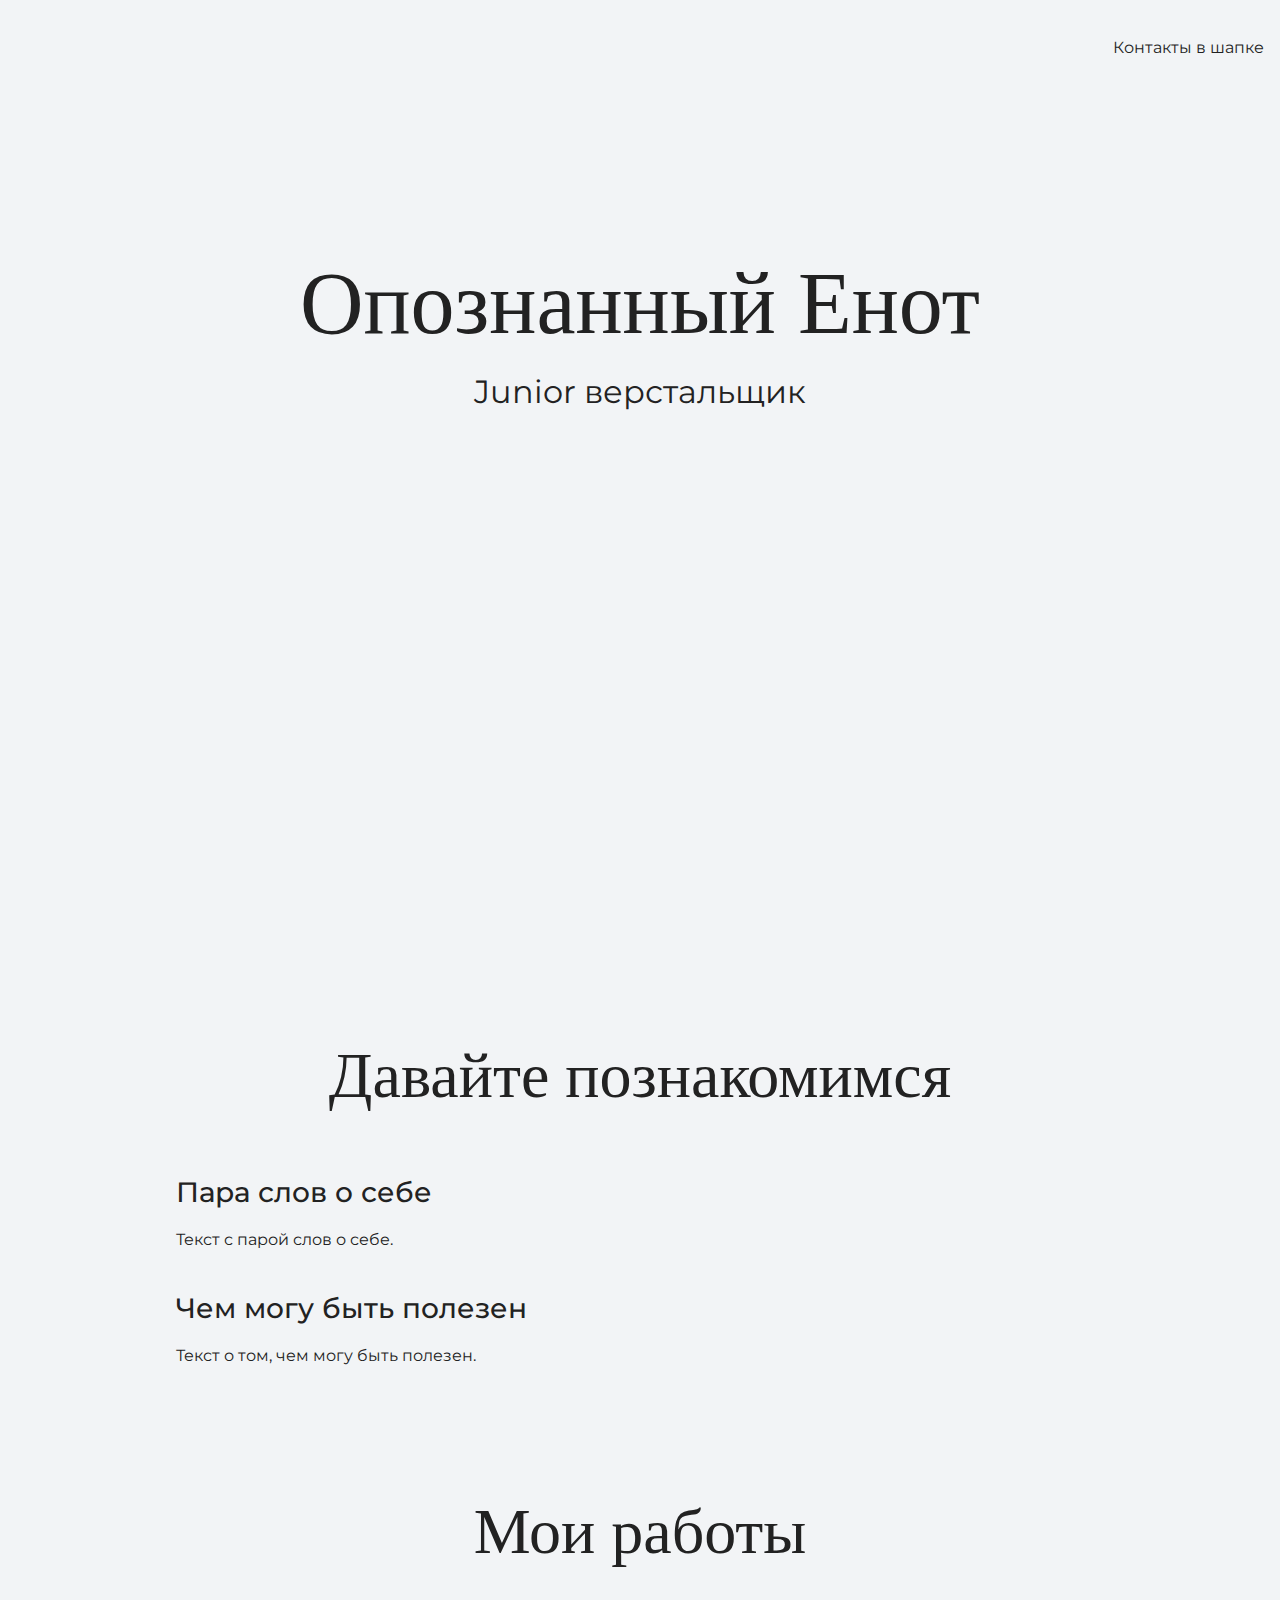
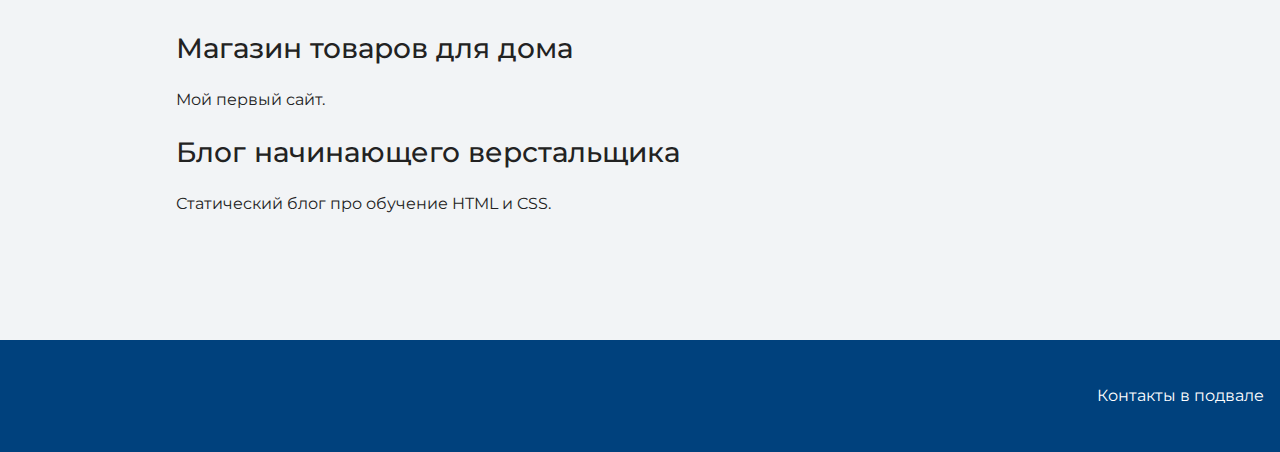
==== index.html @ f3ae7f7b "меняем текст на главной странице" ====
<!DOCTYPE html>
<html lang="ru">
  <head>
    <meta charset="UTF-8">
    <link rel="stylesheet" href="style.css">
    <link href="https://fonts.googleapis.com/css?family=Montserrat:400,500,700|Old+Standard+TT&display=swap&subset=cyrillic" rel="stylesheet">
    <title>Портфолио Junior-верстальщика</title>
  </head>

  <body>
    <header class="page-header">
      <div class='container'>
        Контакты в шапке
      </div>
    </header>

    <section class="hero-image">
      <div class='container'>
        <h1 class="heading">Опознанный Енот</h1>
        <p>Junior верстальщик</p>
      </div>
    </section>

    <section class="intro">
      <div class='container'>
        <h2 class="subheading">Давайте познакомимся</h2>
        <h3>Пара слов о себе</h3>
        <p>Текст с парой слов о себе.</p>
        <h3>Чем могу быть полезен</h3>
        <p>Текст о том, чем могу быть полезен.</p>
      </div>
    </section>

    <section class="portfolio">
      <div class="container">
        <h2 class="subheading">Мои работы</h2>

        <h3>Магазин товаров для дома</h3>
        <p>Мой первый сайт.</p>

        <h3>Блог начинающего верстальщика</h3>
        <p>Статический блог про обучение HTML и CSS.</p>
      </div>
    </section>

    <footer class="page-footer">
      <div class="container">
        Контакты в подвале
      </div>
    </footer>
  </body>
</html>
---- style.css ----
body {
  margin: 0;
  min-width: 960px;
  font-family: "Montserrat", "Helvetica", "Arial", sans-serif;
  font-size: 16px;
  line-height: 32px;
  color: #222222;
  background-color: #f2f4f6;
  background-image: url("img/hero-bg.jpg");
  background-repeat: no-repeat;
  background-position: top center;
}

.container {
  max-width: 928px;
  margin: 0 auto;
  padding: 0 16px;
}

.page-header {
  margin: 0 0 160px;
  padding: 32px 0 32px;
}

.page-header .container,
.page-footer .container {
  max-width: 1408px;
  text-align: right;
}

.page-header a {
  margin-left: 56px;
  color: #288be6;
  text-decoration: none;
  background-repeat: no-repeat;
  background-position: left;
}

.header-email {
  padding-left: 30px;
  background-image: url("img/icon-email-header.svg");
}

.header-phone {
  padding-left: 25px;
  background-image: url("img/icon-phone-header.svg");
}

.hero-image {
  margin-bottom: 620px;
}

.hero-image .container {
  max-width: 1408px;
  text-align: center;
}

.heading {
  margin: 0 0 16px;
  font-family: "Old Standard TT", "Times", "Times New Roman", serif;
  font-size: 88px;
  line-height: 96px;
  font-weight: 400;
}

.hero-image p {
  margin: 0;
  font-size: 32px;
  line-height: 48px;
}

.intro {
  margin: 0 0 120px;
}

.subheading {
  margin: 0 0 56px;
  font-family: "Old Standard TT", "Times", "Times New Roman", serif;
  font-size: 64px;
  line-height: 80px;
  font-weight: 400;
  text-align: center;
}

.user-image {
  margin: 0 0 32px;
  text-align: center;
}

.intro h3,
.portfolio h3 {
  margin: 0 0 12px;
  font-size: 28px;
  line-height: 40px;
  font-weight: 500;
}

.intro p {
  margin: 0 0 32px;
}

.skills-list {
  margin: 0;
  padding: 0;
}

.skills-list dt {
  padding-left: 32px;
  background-repeat: no-repeat;
  background-position: left;
}

.skill-html {
  background-image: url("img/icon-html.svg");
}

.skill-css {
  background-image: url("img/icon-css.svg");
}

.level {
  margin: 4px 0 16px;
  padding: 0;
  height: 14px;
  font-size: 0;
  background-color: #ffffff;
  border: 1px solid #86c3fa;
  border-radius: 8px;
}

.level div {
  margin: 1px;
  height: 12px;
  background-color: #288be6;
  border-radius: 6px;
}

.portfolio {
  margin: 0 0 120px;
}

.projects {
  margin: 0;
  padding: 0;
  list-style: none;
}

.projects li {
  margin: 0 0 80px;
}

.project-image {
  margin: 0 0 24px;
  text-align: center;
}

.projects p {
  margin: 0 0 24px;
}

.button {
  padding: 6px 20px;
  display: inline-block;
  vertical-align: baseline;
  text-decoration: none;
  text-transform: uppercase;
  border-radius: 4px;
  background-color: #288be6;
  color: #ffffff;
}

.page-footer {
  padding: 40px 0;
  background-color: #00417d;
  color: #ffffff;
}

.page-footer a {
  margin-left: 56px;
  color: inherit;
  text-decoration: none;
  background-repeat: no-repeat;
  background-position: left;
}

.footer-email {
  padding-left: 30px;
  background-image: url("img/icon-email-footer.svg");
}

.footer-phone {
  padding-left: 25px;
  background-image: url("img/icon-phone-footer.svg");
}
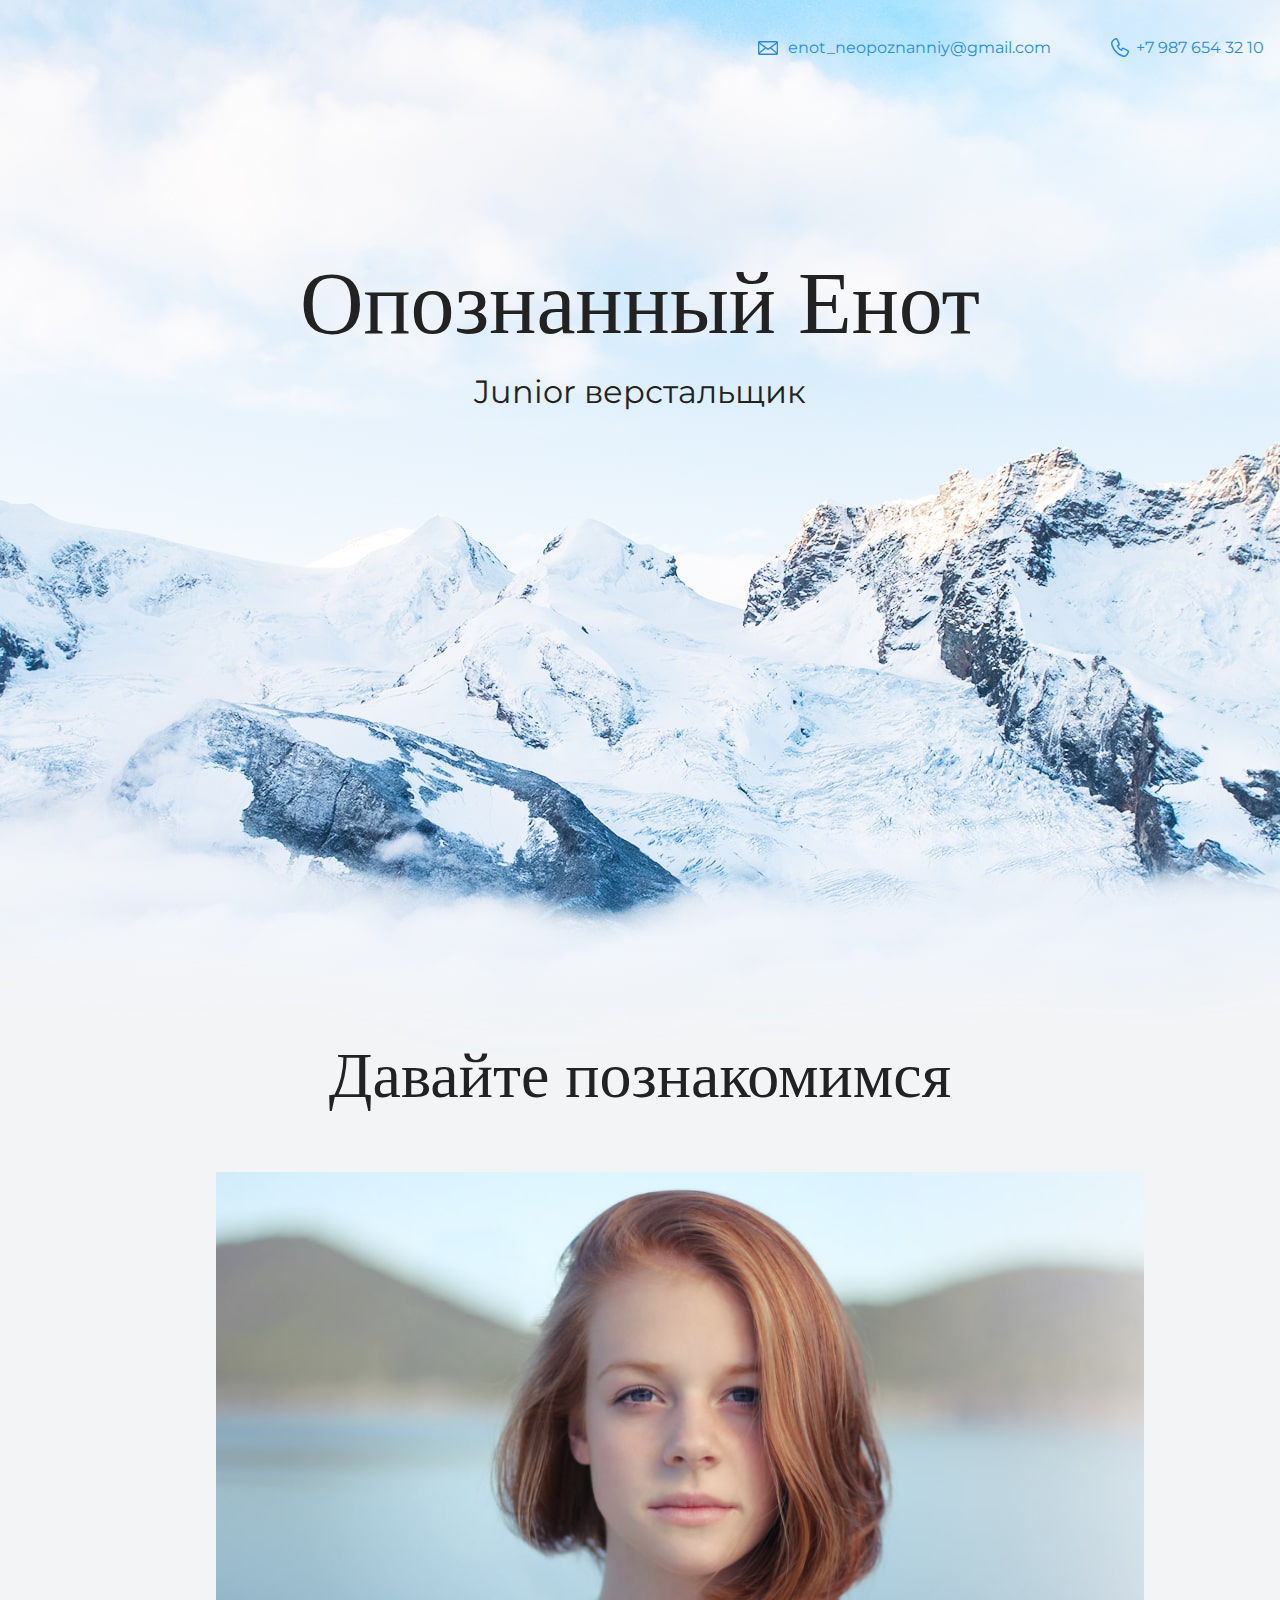
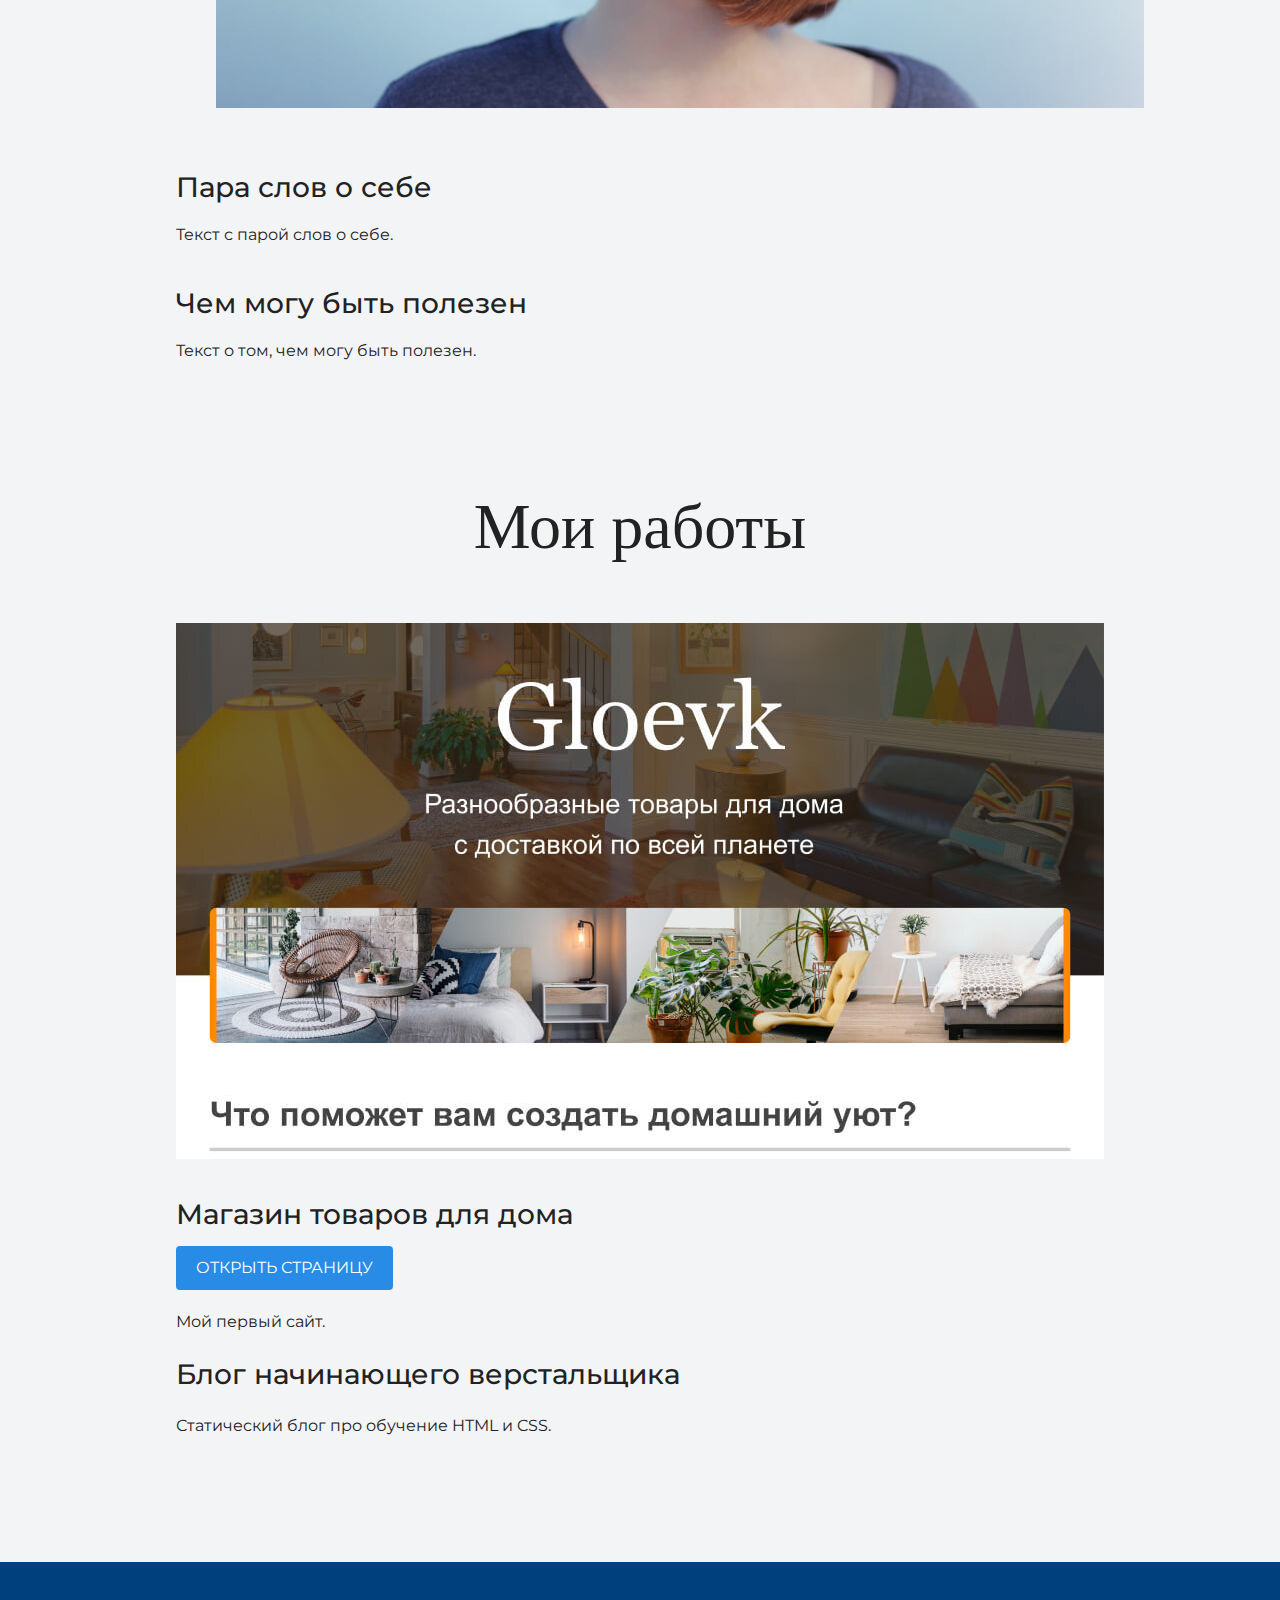
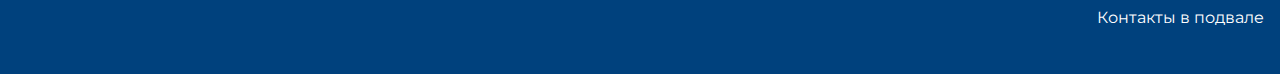
==== commit 58f15ae0: "added images and links to the site" ====
--- a/index.html
+++ b/index.html
@@ -10,7 +10,8 @@
   <body>
     <header class="page-header">
       <div class='container'>
-        Контакты в шапке
+        <a class="header-email" href="mailto:enot_neopoznanniy@gmail.com">enot_neopoznanniy@gmail.com</a>
+        <a class="header-phone" href="tel:+79876543210">+7 987 654 32 10</a>
       </div>
     </header>
 
@@ -24,6 +25,10 @@
     <section class="intro">
       <div class='container'>
         <h2 class="subheading">Давайте познакомимся</h2>
+        <figure>
+            <img class="user-image" src='files/user.jpg' width='928' height='536' alt='Фотография
+            Неопознанного Енота'>
+        </figure>
         <h3>Пара слов о себе</h3>
         <p>Текст с парой слов о себе.</p>
         <h3>Чем могу быть полезен</h3>
@@ -34,8 +39,12 @@
     <section class="portfolio">
       <div class="container">
         <h2 class="subheading">Мои работы</h2>
-
+        <figure class="project-image">
+            <img src="files/project.jpg" width="928" height="536"
+            alt="Сайт магазина товаров для дома">
+        </figure>
         <h3>Магазин товаров для дома</h3>
+          <a class="button" href="source/project-gloevk/index.html"> Открыть страницу </a>
         <p>Мой первый сайт.</p>
 
         <h3>Блог начинающего верстальщика</h3>
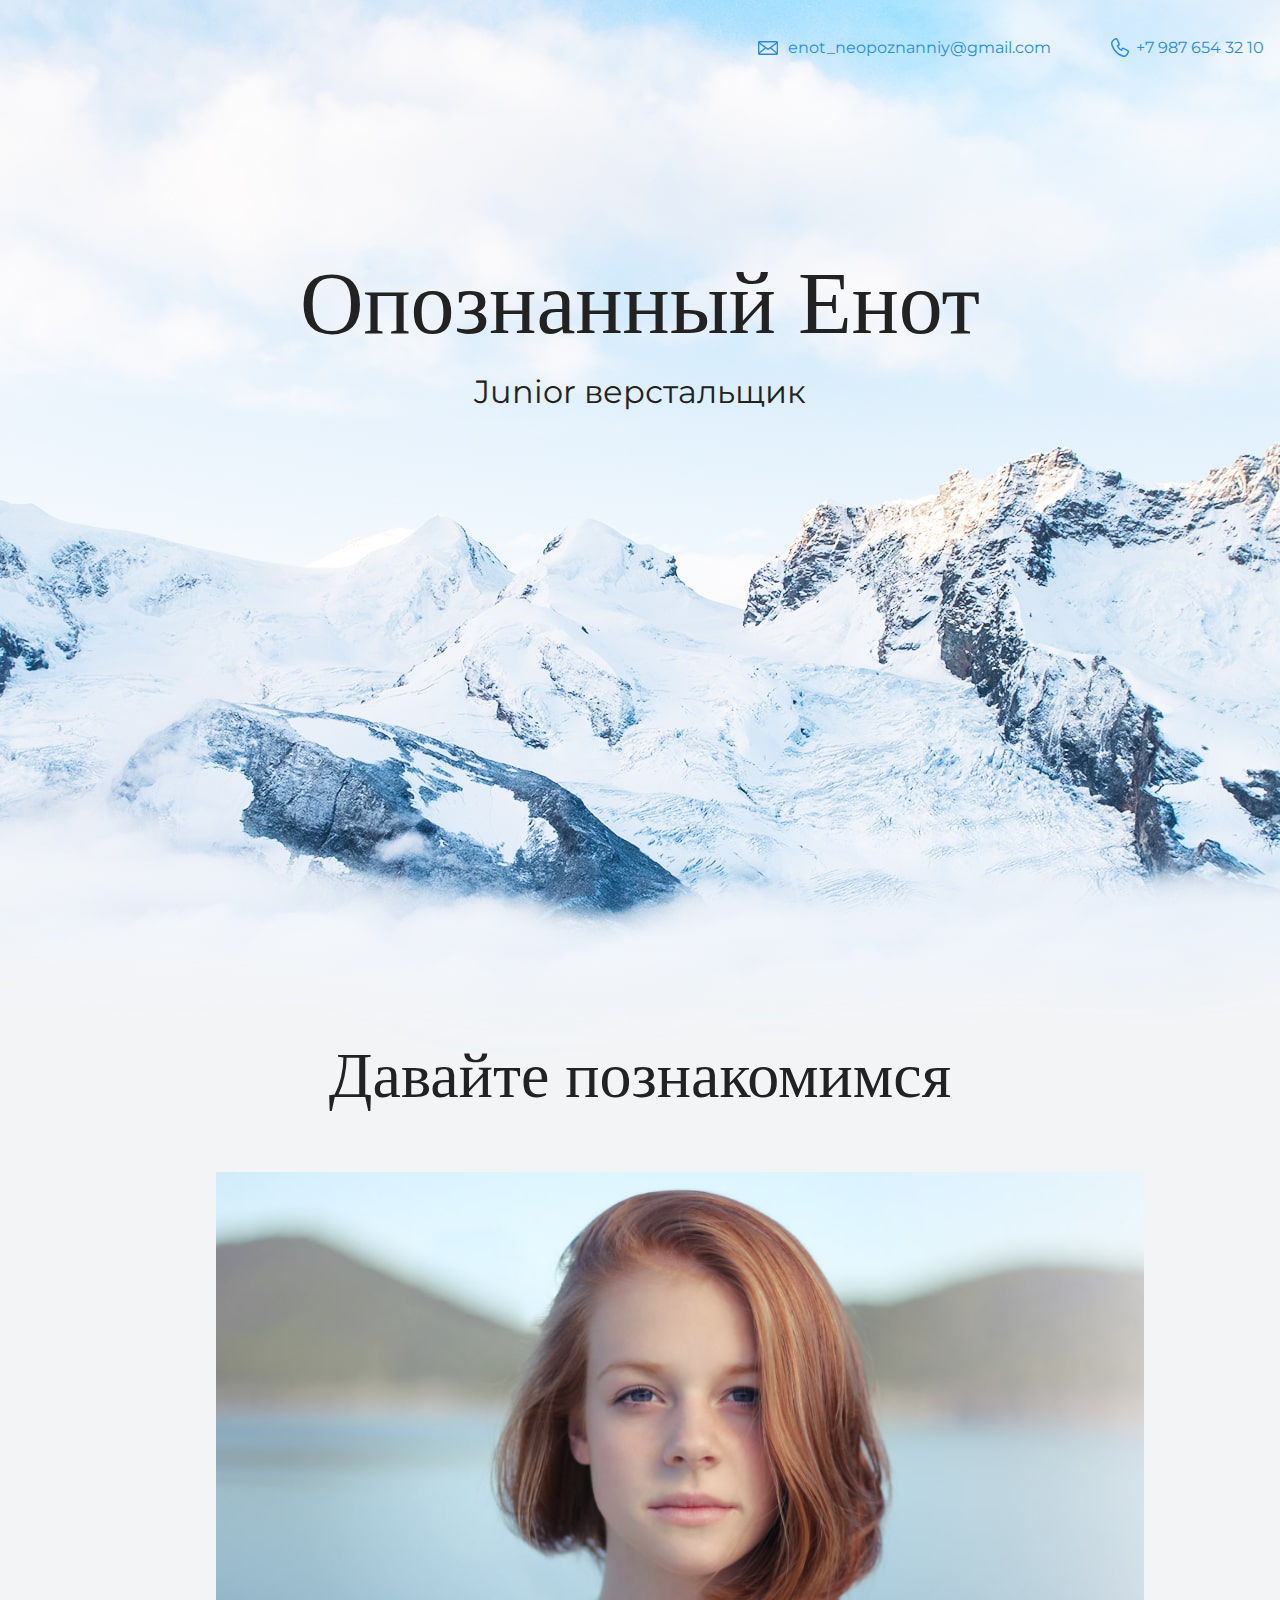
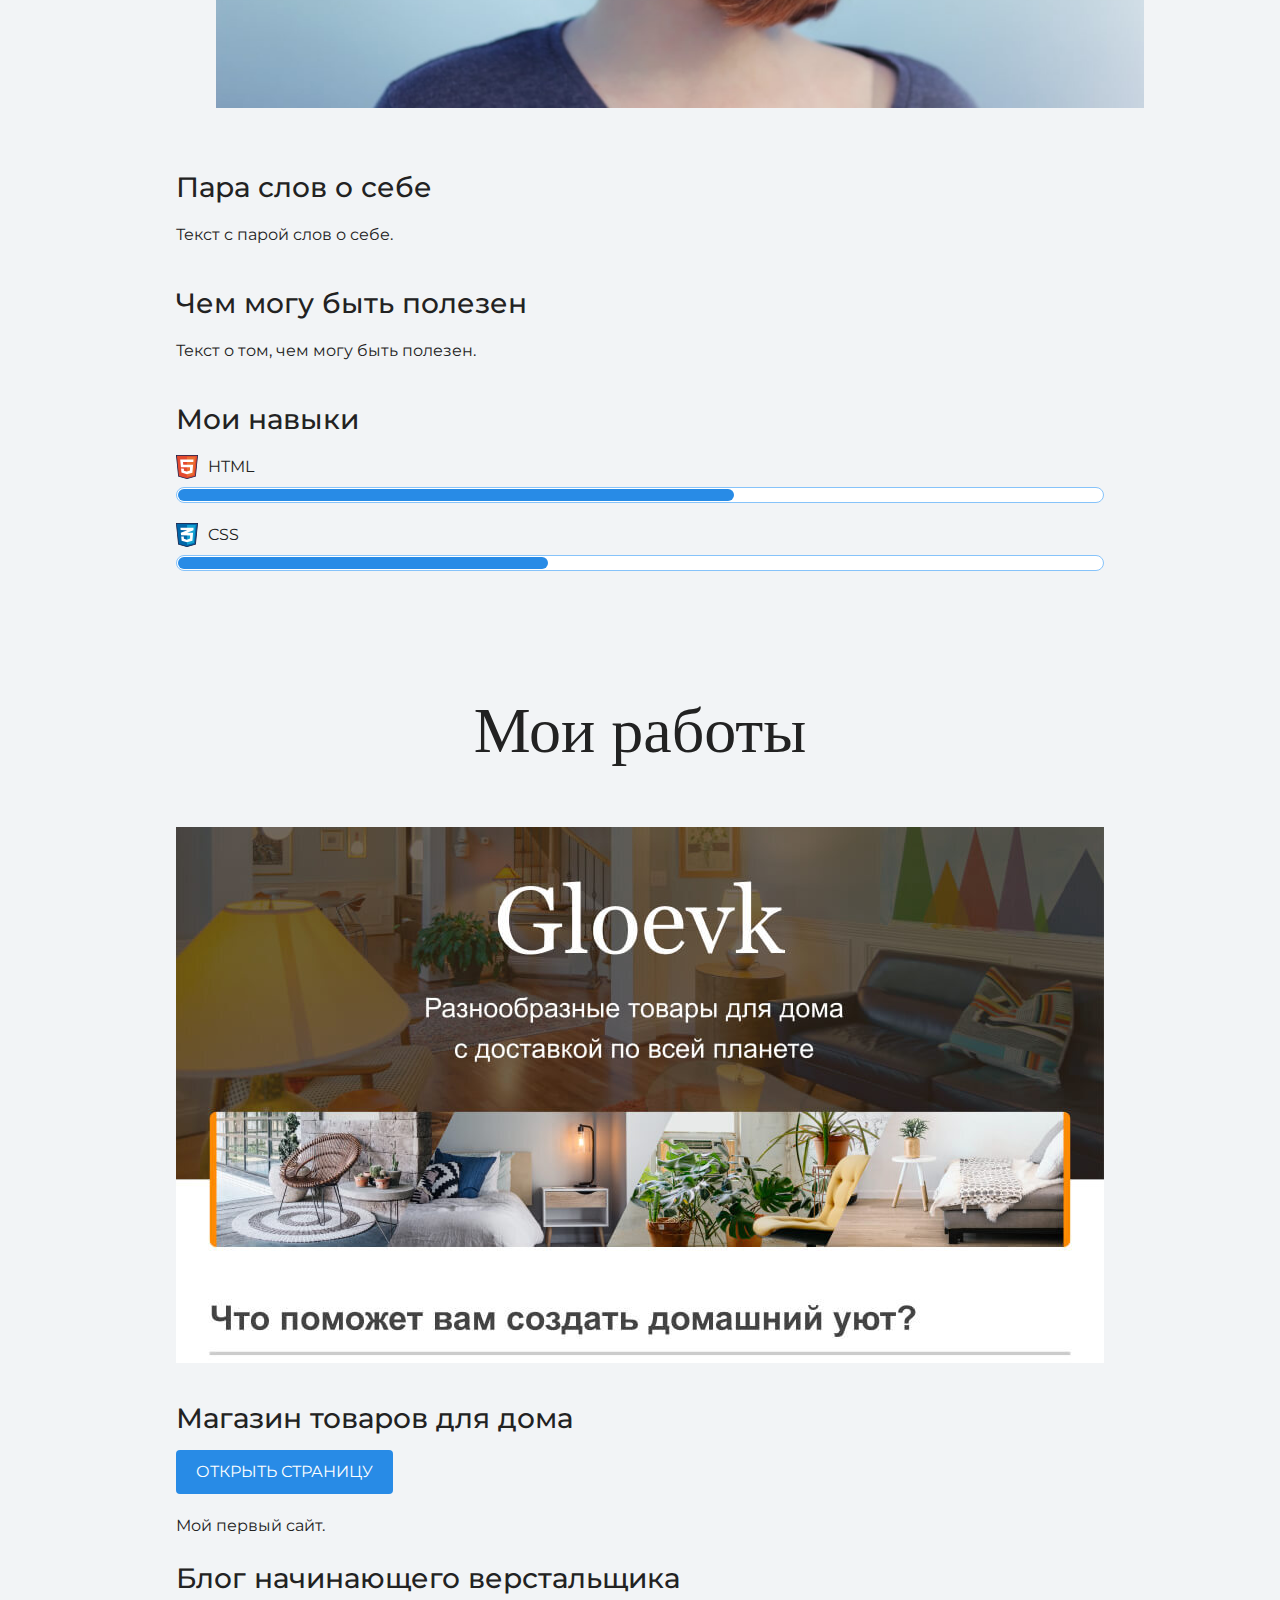
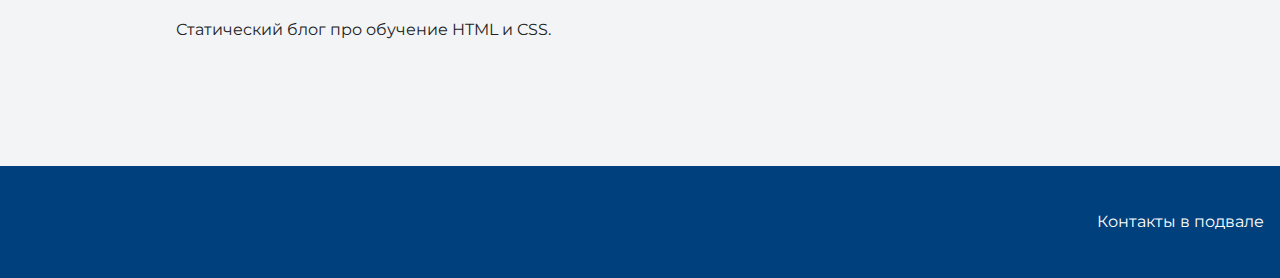
==== commit 951e8d21: "Dark theme and skills bar added" ====
--- a/index.html
+++ b/index.html
@@ -33,6 +33,15 @@
         <p>Текст с парой слов о себе.</p>
         <h3>Чем могу быть полезен</h3>
         <p>Текст о том, чем могу быть полезен.</p>
+        <div class="skills">
+          <h3>Мои навыки</h3>
+          <dl class="skills-list">
+            <dt class="skill-html">HTML</dt>
+            <dd class="level"><div style='width:60%;'>60%</div></dd>
+            <dt class="skill-css">CSS</dt>
+            <dd class="level"><div style='width:40%;'>40%</div></dd>
+          </dl>
+        </div>
       </div>
     </section>
 
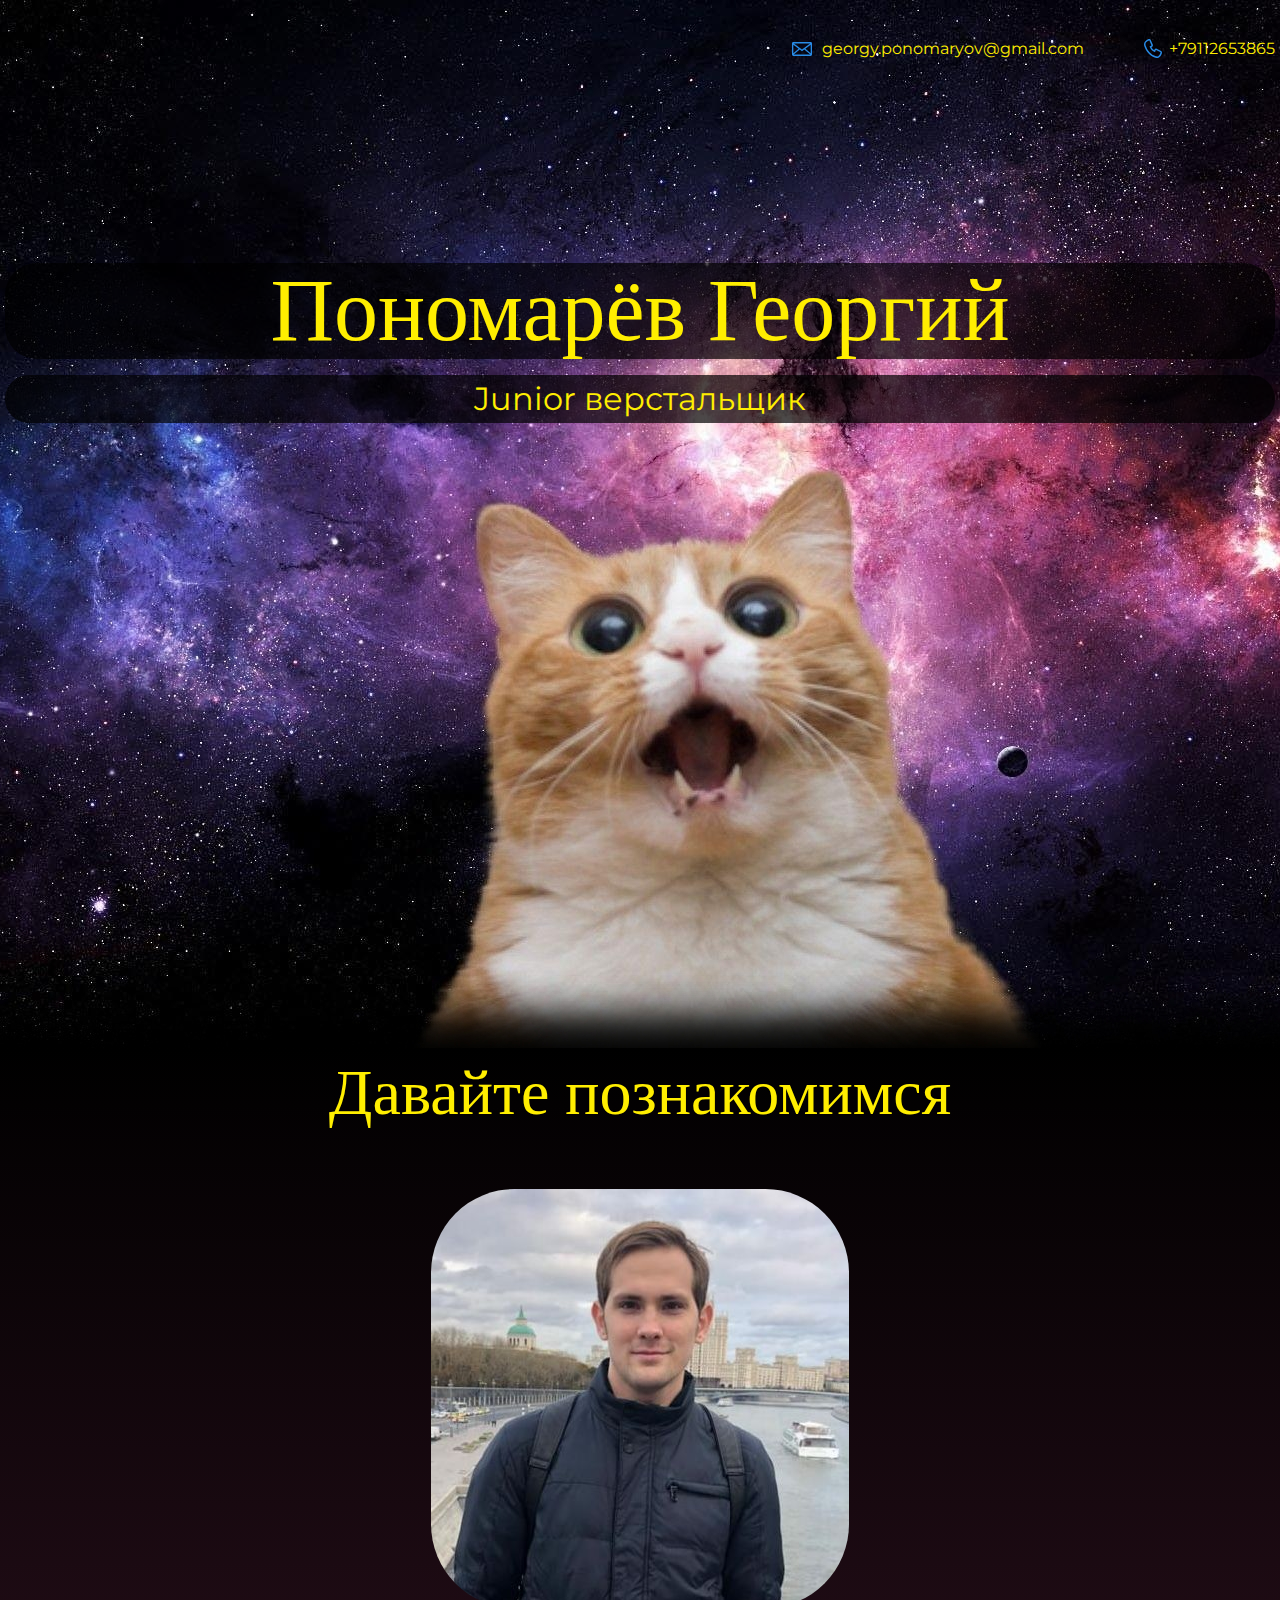
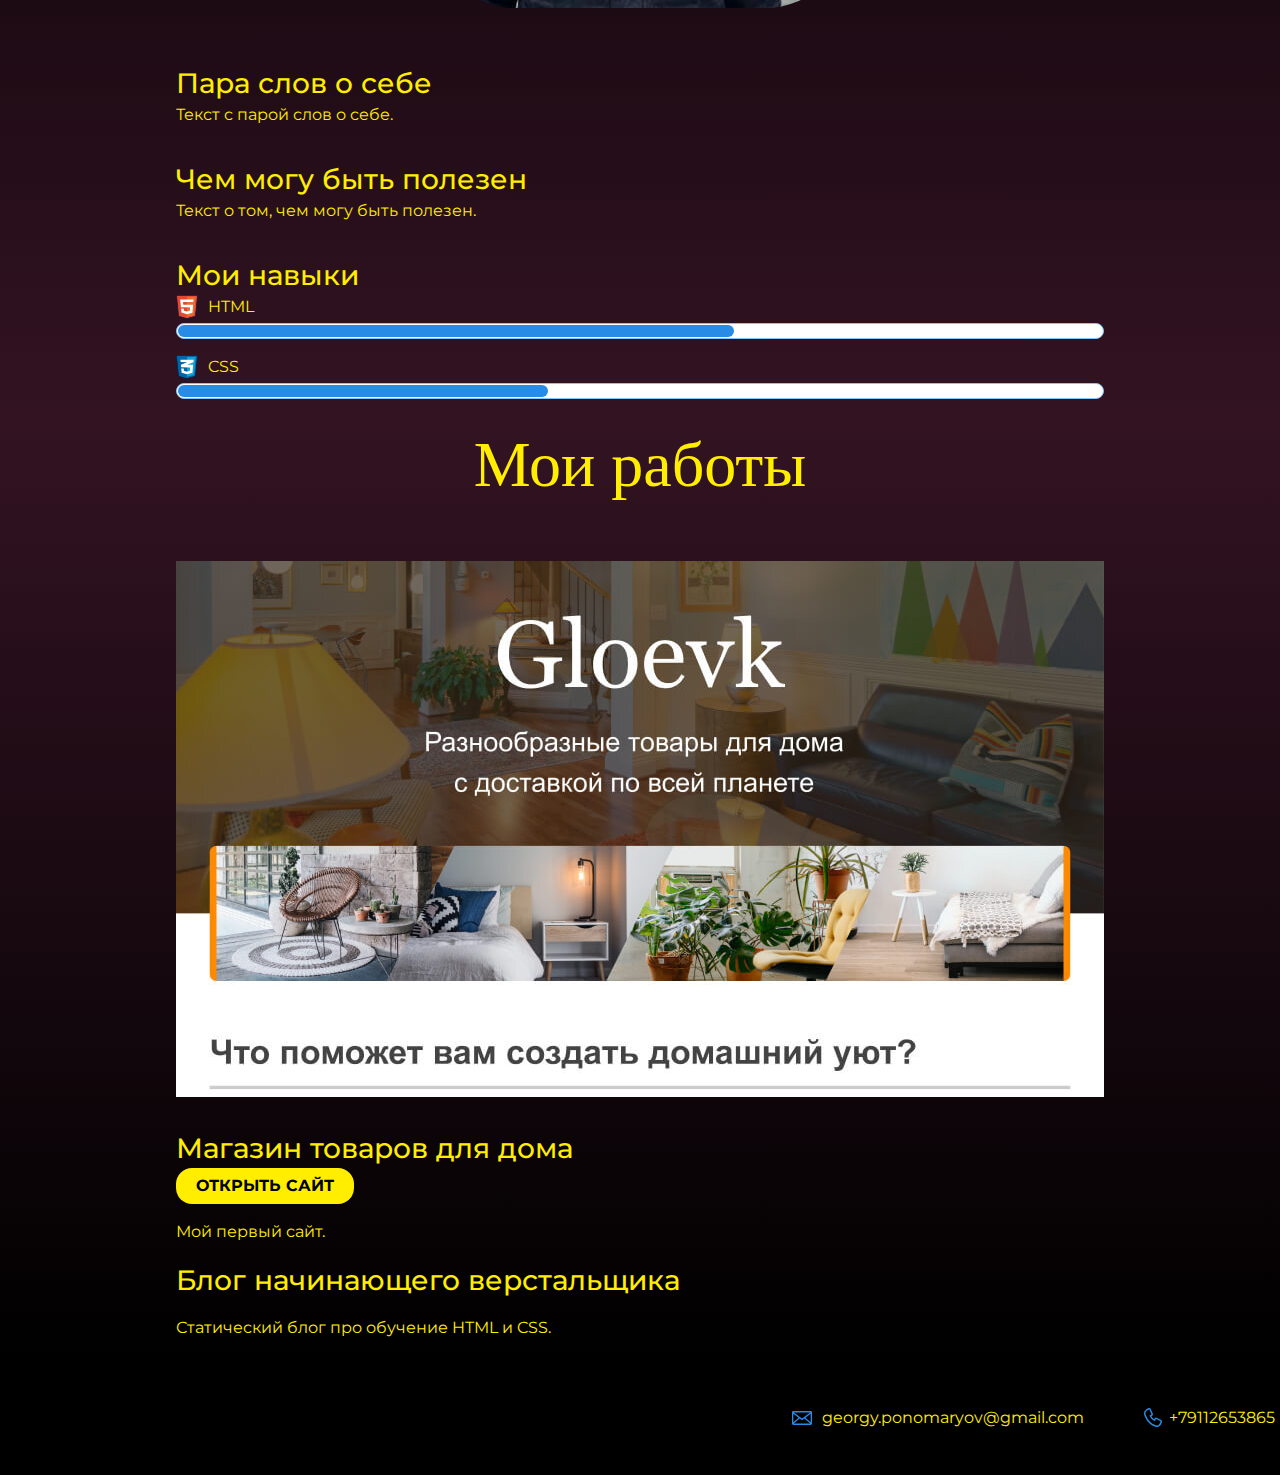
==== commit 65a81b73: "Edited header picture, font styles, gradient background and buttons" ====
--- a/index.html
+++ b/index.html
@@ -10,25 +10,26 @@
   <body>
     <header class="page-header">
       <div class='container'>
-        <a class="header-email" href="mailto:enot_neopoznanniy@gmail.com">enot_neopoznanniy@gmail.com</a>
-        <a class="header-phone" href="tel:+79876543210">+7 987 654 32 10</a>
+        <a class="header-email" href="mailto:georgy.ponomaryov@gmail.com">georgy.ponomaryov@gmail.com</a>
+        <a class="header-phone" href="tel:+79112653865">+79112653865</a>
       </div>
     </header>
 
     <section class="hero-image">
       <div class='container'>
-        <h1 class="heading">Опознанный Енот</h1>
-        <p>Junior верстальщик</p>
+        <h1 class="heading">Пономарёв Георгий</h1>
+        <p class='junior-frontender'>Junior верстальщик</p>
       </div>
     </section>
 
     <section class="intro">
       <div class='container'>
         <h2 class="subheading">Давайте познакомимся</h2>
-        <figure>
-            <img class="user-image" src='files/user.jpg' width='928' height='536' alt='Фотография
-            Неопознанного Енота'>
-        </figure>
+        <div class="container-image">
+          <figure>
+            <img class="user-image" src='files/george.jpg' alt='Пономарёв Георгий'>
+          </figure>
+        </div>
         <h3>Пара слов о себе</h3>
         <p>Текст с парой слов о себе.</p>
         <h3>Чем могу быть полезен</h3>
@@ -53,9 +54,8 @@
             alt="Сайт магазина товаров для дома">
         </figure>
         <h3>Магазин товаров для дома</h3>
-          <a class="button" href="source/project-gloevk/index.html"> Открыть страницу </a>
+          <a class="button" href="source/project-gloevk/index.html"> Открыть сайт </a>
         <p>Мой первый сайт.</p>
-
         <h3>Блог начинающего верстальщика</h3>
         <p>Статический блог про обучение HTML и CSS.</p>
       </div>
@@ -63,8 +63,10 @@
 
     <footer class="page-footer">
       <div class="container">
-        Контакты в подвале
+          <a class="header-email" href="mailto:georgy.ponomaryov@gmail.com">georgy.ponomaryov@gmail.com</a>
+          <a class="header-phone" href="tel:+79112653865">+79112653865</a>
       </div>
     </footer>
+
   </body>
 </html>
--- a/style.css
+++ b/style.css
@@ -3,10 +3,10 @@
   min-width: 960px;
   font-family: "Montserrat", "Helvetica", "Arial", sans-serif;
   font-size: 16px;
-  line-height: 32px;
-  color: #222222;
-  background-color: #f2f4f6;
-  background-image: url("img/hero-bg.jpg");
+  line-height: 24px;
+  color: #ffee00;
+  background-color: #000000;
+  background-image: url("img/catscatscats2.jpg");
   background-repeat: no-repeat;
   background-position: top center;
 }
@@ -14,7 +14,14 @@
 .container {
   max-width: 928px;
   margin: 0 auto;
+  padding: 5px;
+}
+
+.container-image {
+  max-width: 928px;
+  margin: 0 auto;
   padding: 0 16px;
+  text-align: center;
 }
 
 .page-header {
@@ -30,7 +37,7 @@
 
 .page-header a {
   margin-left: 56px;
-  color: #288be6;
+  color: #ffee00;
   text-decoration: none;
   background-repeat: no-repeat;
   background-position: left;
@@ -61,6 +68,13 @@
   font-size: 88px;
   line-height: 96px;
   font-weight: 400;
+  background-color: rgba(0, 0, 0, 0.7);
+  border-radius: 32px;
+}
+
+.junior-frontender{
+  background-color: rgba(0, 0, 0, 0.7);
+  border-radius: 32px;
 }
 
 .hero-image p {
@@ -70,7 +84,8 @@
 }
 
 .intro {
-  margin: 0 0 120px;
+  margin: 0;
+  background-image: linear-gradient(to bottom, #000000, #331322);
 }
 
 .subheading {
@@ -85,11 +100,12 @@
 .user-image {
   margin: 0 0 32px;
   text-align: center;
+  border-radius: 20%;
 }
 
 .intro h3,
 .portfolio h3 {
-  margin: 0 0 12px;
+  margin: 0; /*0 12px;*/
   font-size: 28px;
   line-height: 40px;
   font-weight: 500;
@@ -136,7 +152,8 @@
 }
 
 .portfolio {
-  margin: 0 0 120px;
+  margin: 0;
+  background-image: linear-gradient(to bottom, #331322, #000000);
 }
 
 .projects {
@@ -164,15 +181,16 @@
   vertical-align: baseline;
   text-decoration: none;
   text-transform: uppercase;
-  border-radius: 4px;
-  background-color: #288be6;
-  color: #ffffff;
+  font-weight: bold;
+  border-radius: 16px;
+  background-color: #ffee00;
+  color: #000000;
 }
 
 .page-footer {
   padding: 40px 0;
-  background-color: #00417d;
-  color: #ffffff;
+  background-color: #000000;
+  color: #ffee00;
 }
 
 .page-footer a {
@@ -191,4 +209,13 @@
 .footer-phone {
   padding-left: 25px;
   background-image: url("img/icon-phone-footer.svg");
-}+}
+
+.bkg{
+  /*background-image: linear-gradient(to bottom, #191919, #ff0000);*/
+  background-color: #000000;
+}
+
+.body-footer-gradient{
+  background-image: linear-gradient(to bottom, rgba(0, 0, 0, 0.0), rgba(0, 0, 0, 1));
+}
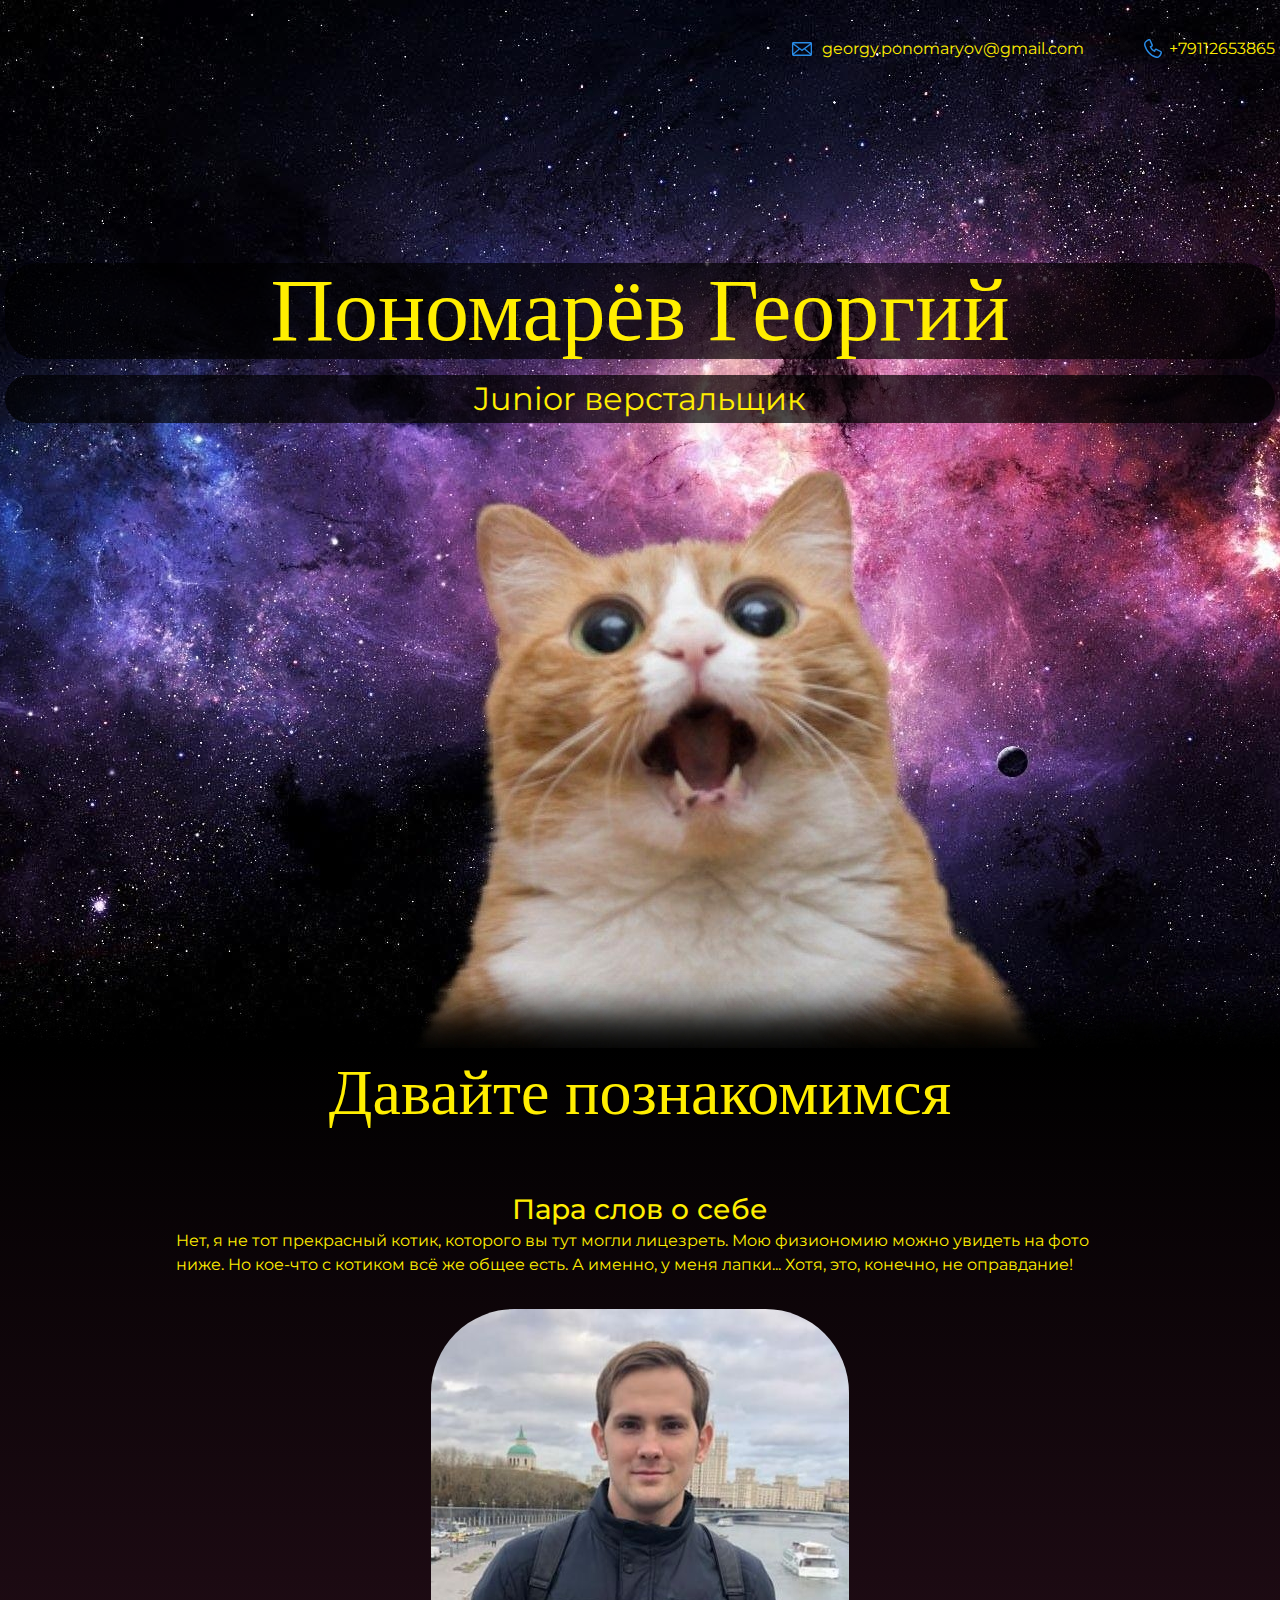
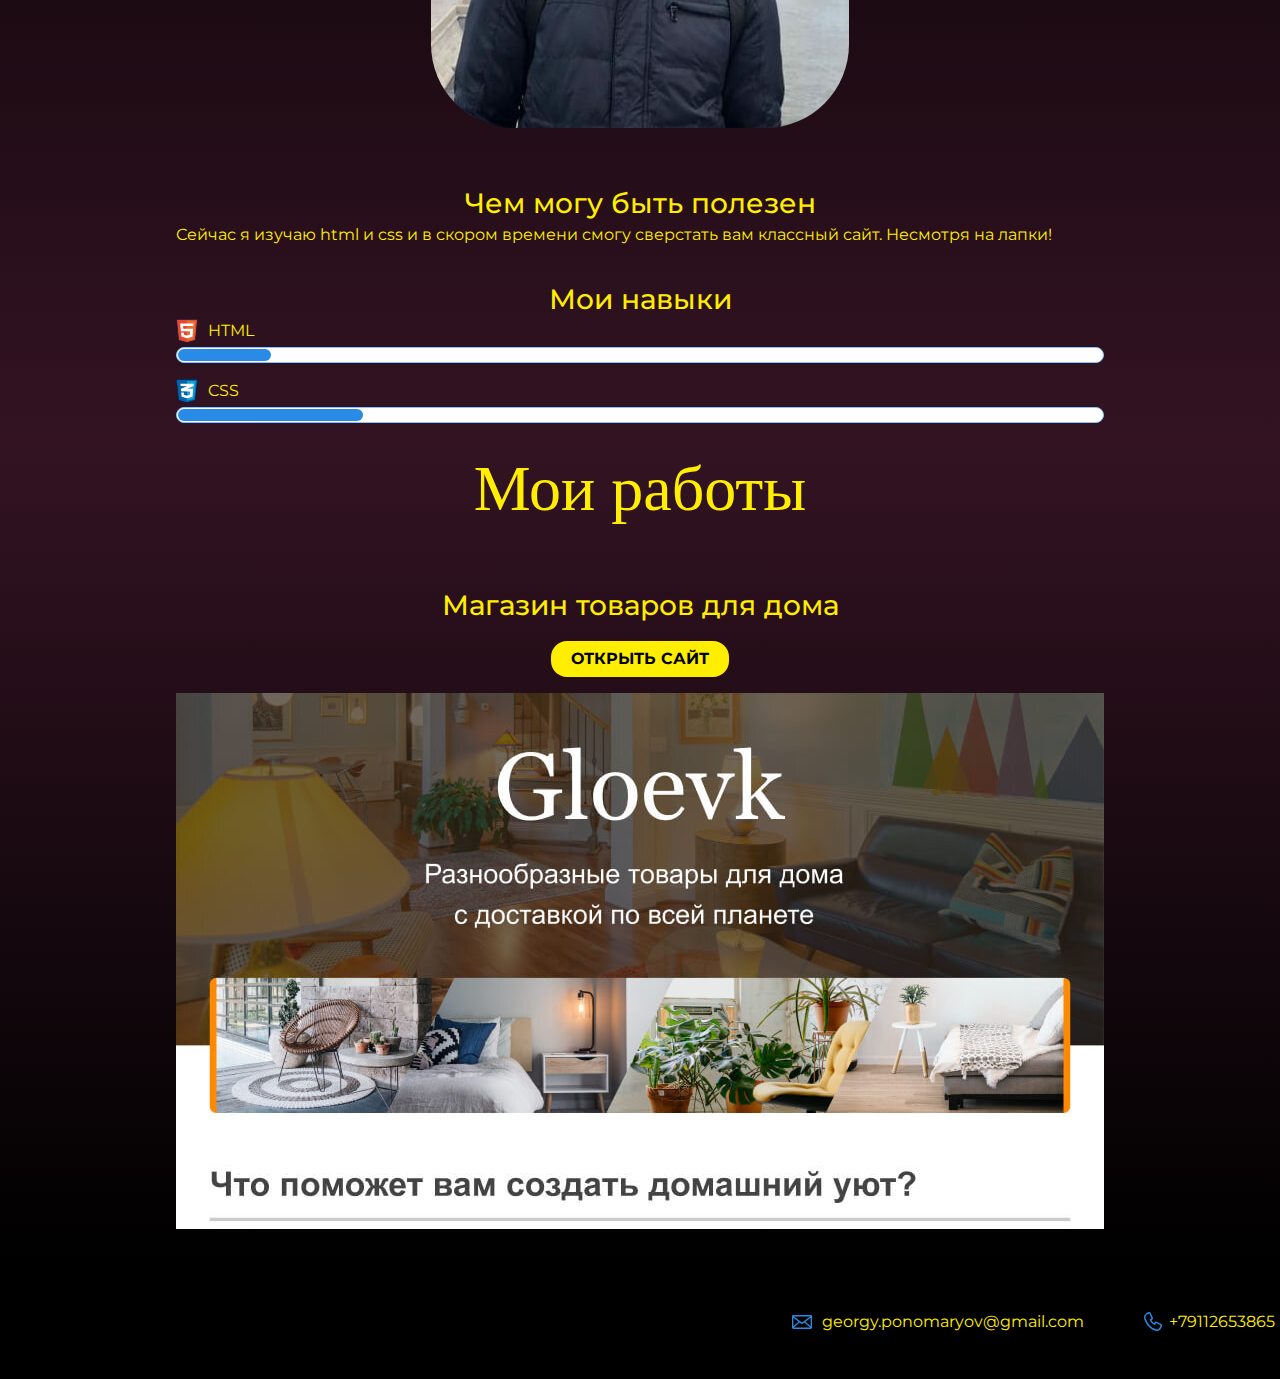
==== commit 75a9a2c2: "bio added" ====
--- a/index.html
+++ b/index.html
@@ -25,22 +25,27 @@
     <section class="intro">
       <div class='container'>
         <h2 class="subheading">Давайте познакомимся</h2>
+        <h3>Пара слов о себе</h3>
+        <p>Нет, я не тот прекрасный котик, которого вы тут могли лицезреть.
+           Мою физиономию можно увидеть на фото ниже. Но кое-что с
+           котиком всё же общее есть. А именно, у меня лапки... Хотя, это, конечно,
+           не оправдание!
+        </p>
         <div class="container-image">
           <figure>
             <img class="user-image" src='files/george.jpg' alt='Пономарёв Георгий'>
           </figure>
         </div>
-        <h3>Пара слов о себе</h3>
-        <p>Текст с парой слов о себе.</p>
         <h3>Чем могу быть полезен</h3>
-        <p>Текст о том, чем могу быть полезен.</p>
+        <p>Сейчас я изучаю html и css и в скором времени смогу сверстать вам классный
+           сайт. Несмотря на лапки!</p>
         <div class="skills">
           <h3>Мои навыки</h3>
           <dl class="skills-list">
             <dt class="skill-html">HTML</dt>
-            <dd class="level"><div style='width:60%;'>60%</div></dd>
+            <dd class="level"><div style='width:10%;'>10%</div></dd>
             <dt class="skill-css">CSS</dt>
-            <dd class="level"><div style='width:40%;'>40%</div></dd>
+            <dd class="level"><div style='width:20%;'>20%</div></dd>
           </dl>
         </div>
       </div>
@@ -49,15 +54,15 @@
     <section class="portfolio">
       <div class="container">
         <h2 class="subheading">Мои работы</h2>
+        <h3>Магазин товаров для дома</h3>
+        <p><a class="button" href="source/project-gloevk/index.html"> Открыть сайт </a></p>
         <figure class="project-image">
-            <img src="files/project.jpg" width="928" height="536"
-            alt="Сайт магазина товаров для дома">
+              <img src="files/project.jpg" width="928" height="536"
+              alt="Сайт магазина товаров для дома">
         </figure>
-        <h3>Магазин товаров для дома</h3>
-          <a class="button" href="source/project-gloevk/index.html"> Открыть сайт </a>
-        <p>Мой первый сайт.</p>
+        <!--
         <h3>Блог начинающего верстальщика</h3>
-        <p>Статический блог про обучение HTML и CSS.</p>
+        <p>Статический блог про обучение HTML и CSS.</p> -->
       </div>
     </section>
 
--- a/style.css
+++ b/style.css
@@ -109,6 +109,7 @@
   font-size: 28px;
   line-height: 40px;
   font-weight: 500;
+  text-align: center;
 }
 
 .intro p {
@@ -154,6 +155,10 @@
 .portfolio {
   margin: 0;
   background-image: linear-gradient(to bottom, #331322, #000000);
+}
+
+.portfolio p{
+  text-align: center;
 }
 
 .projects {
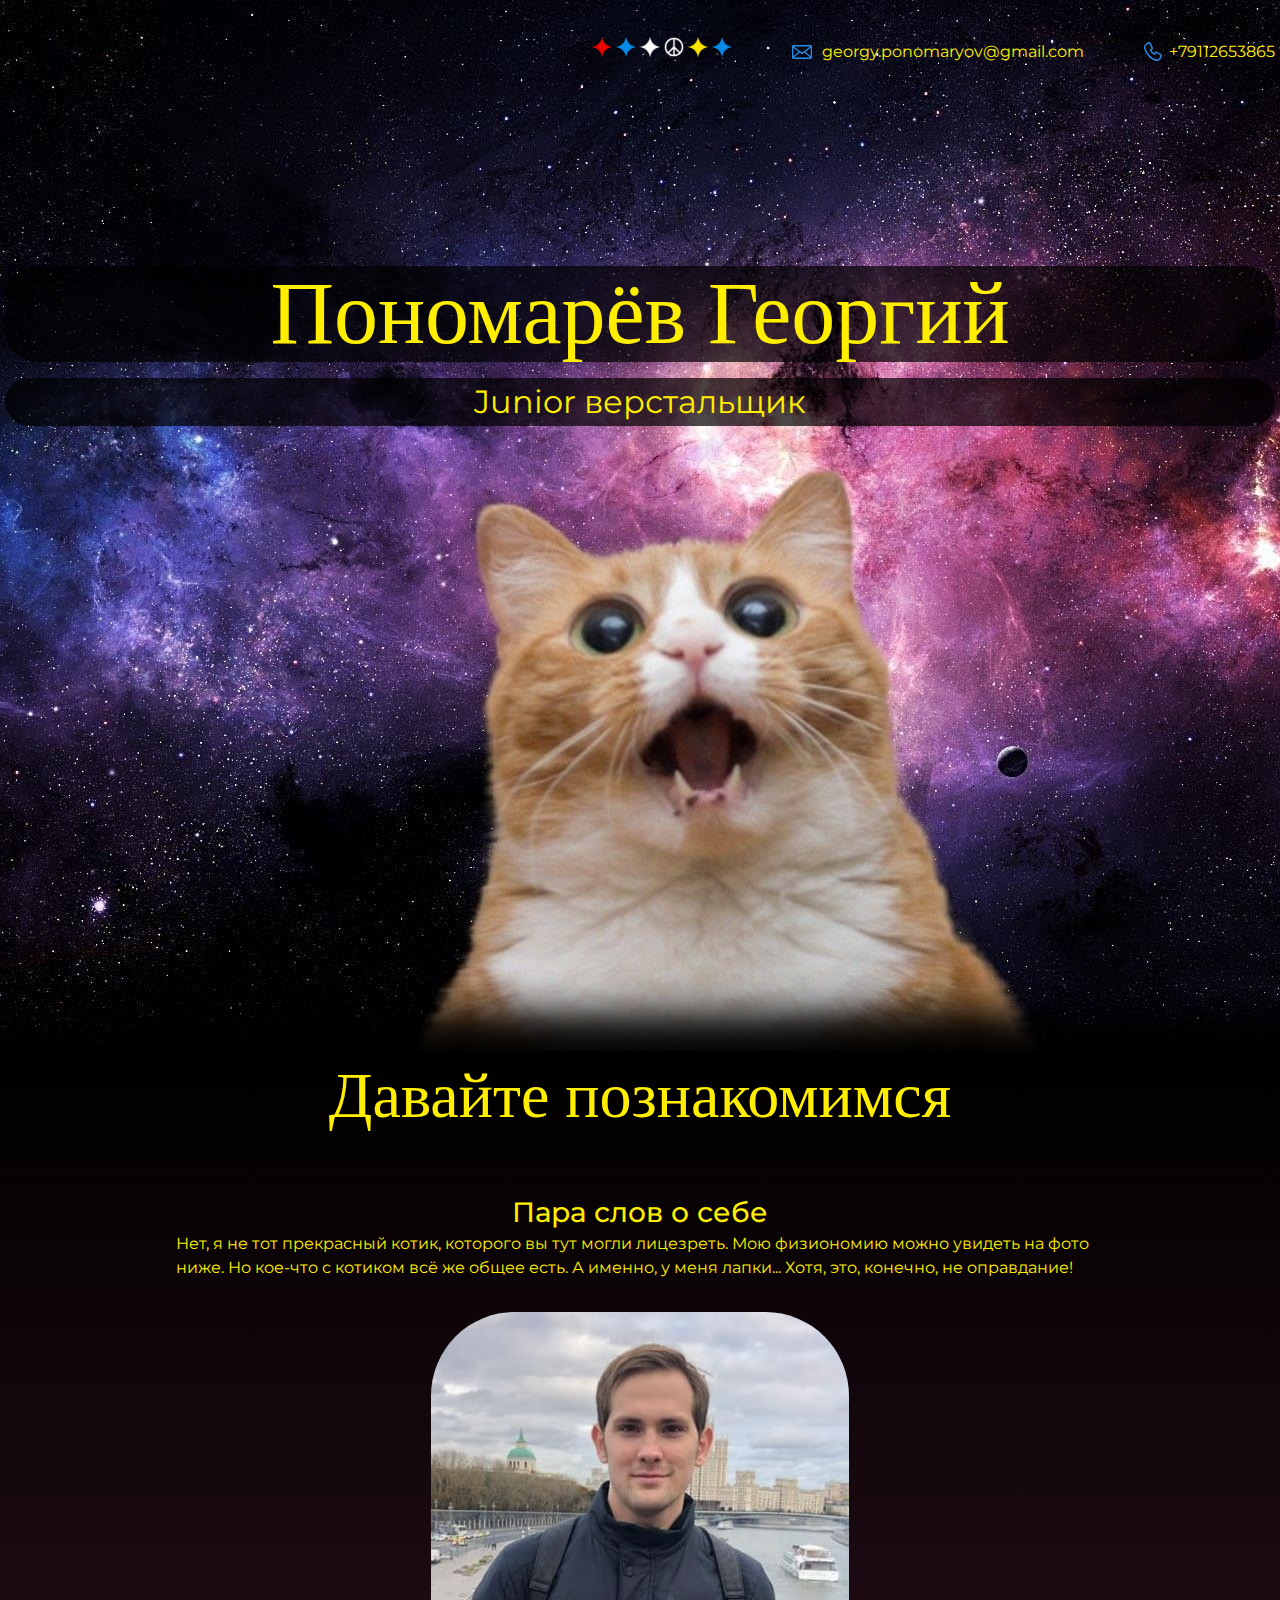
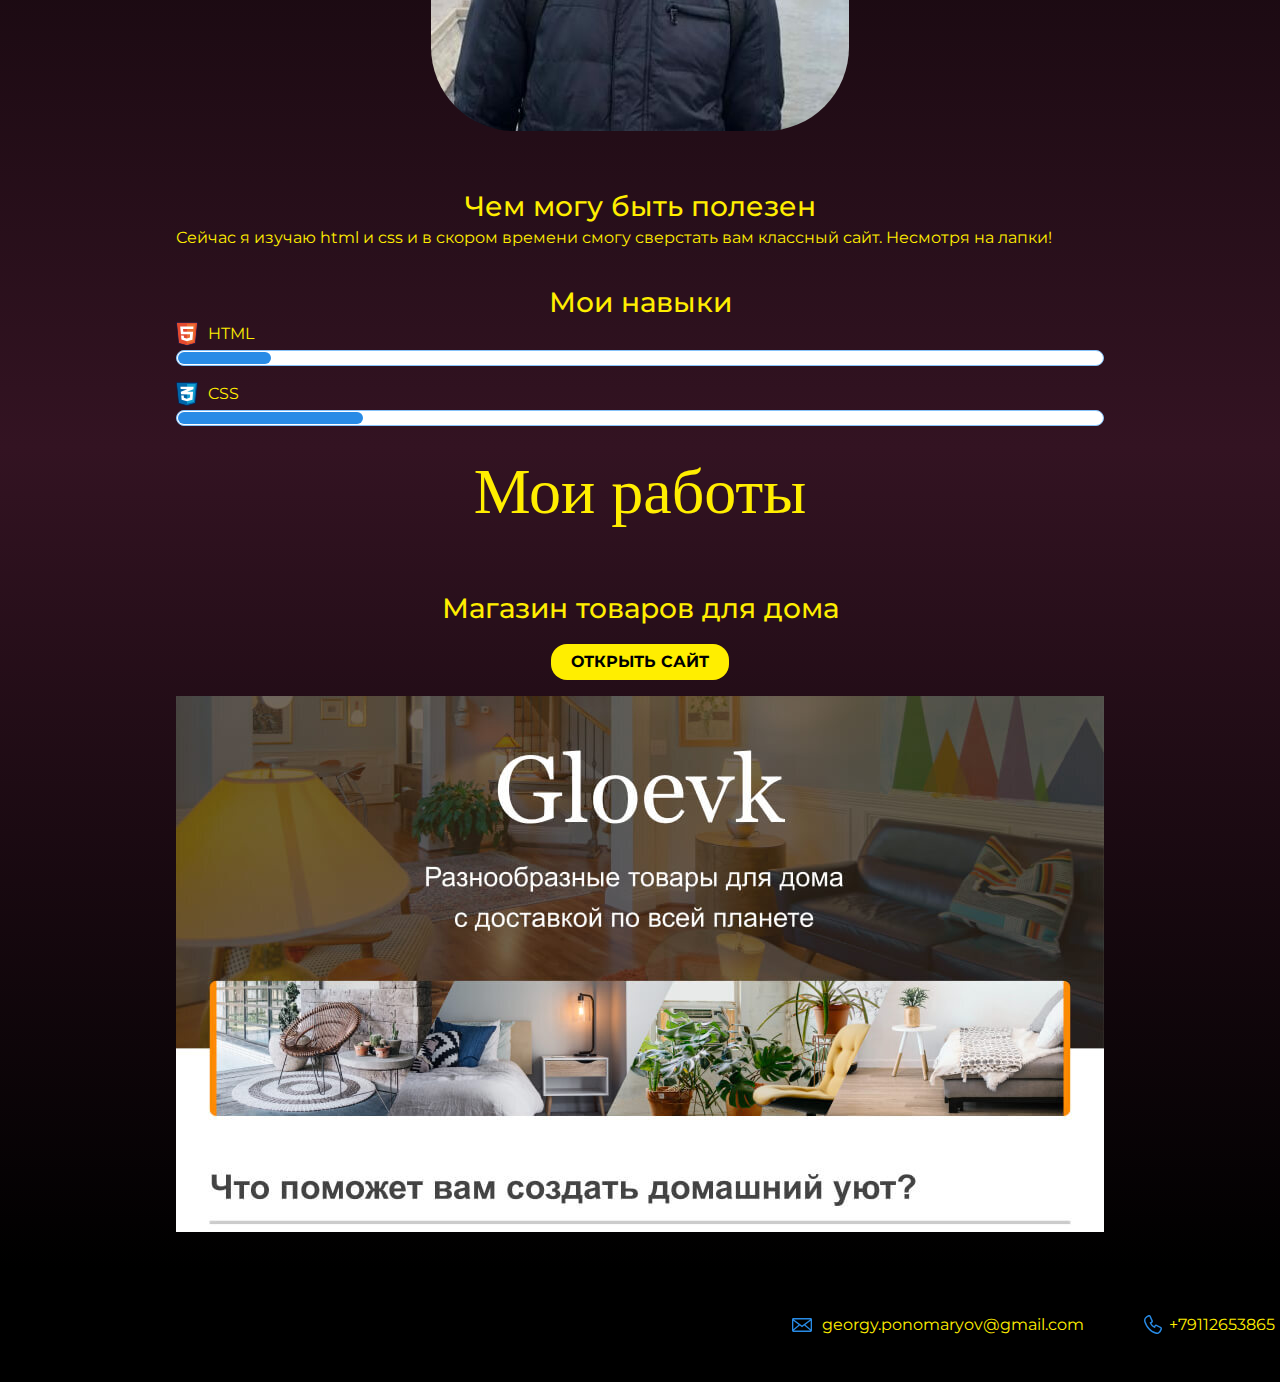
==== commit 801d3e44: "peace" ====
--- a/index.html
+++ b/index.html
@@ -10,6 +10,12 @@
   <body>
     <header class="page-header">
       <div class='container'>
+          <img src="img/star_red.png" width="20px">
+          <img src="img/star_blue.png" width="20px">
+          <img src="img/star_white.png" width="20px">
+          <img src="img/peace.png" width="20px">
+          <img src="img/star_yellow.png" width="20px">
+          <img src="img/star_blue.png" width="20px">
         <a class="header-email" href="mailto:georgy.ponomaryov@gmail.com">georgy.ponomaryov@gmail.com</a>
         <a class="header-phone" href="tel:+79112653865">+79112653865</a>
       </div>
--- a/style.css
+++ b/style.css
@@ -134,6 +134,12 @@
 .skill-css {
   background-image: url("img/icon-css.svg");
 }
+
+.peace{
+  background-color: rgba(0, 0, 0, 0.7);
+  border-radius: 32px;
+}
+
 
 .level {
   margin: 4px 0 16px;
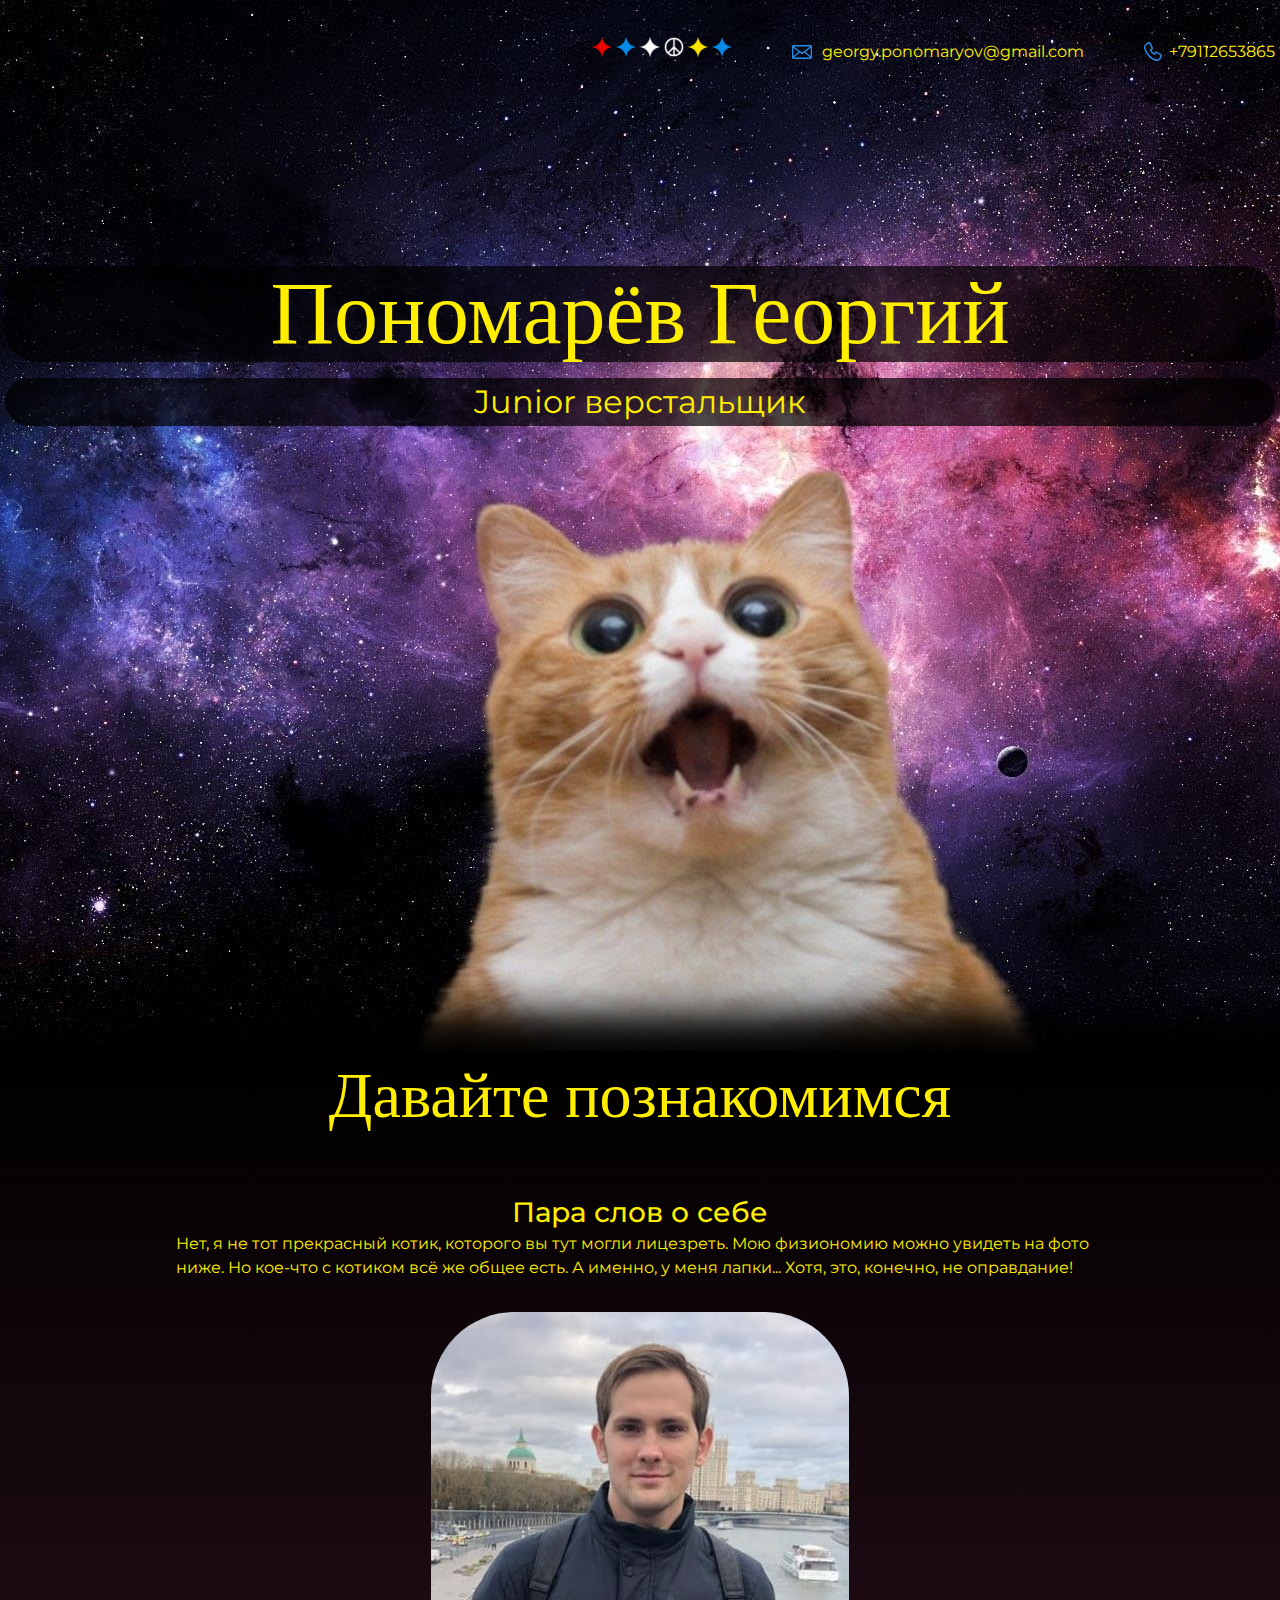
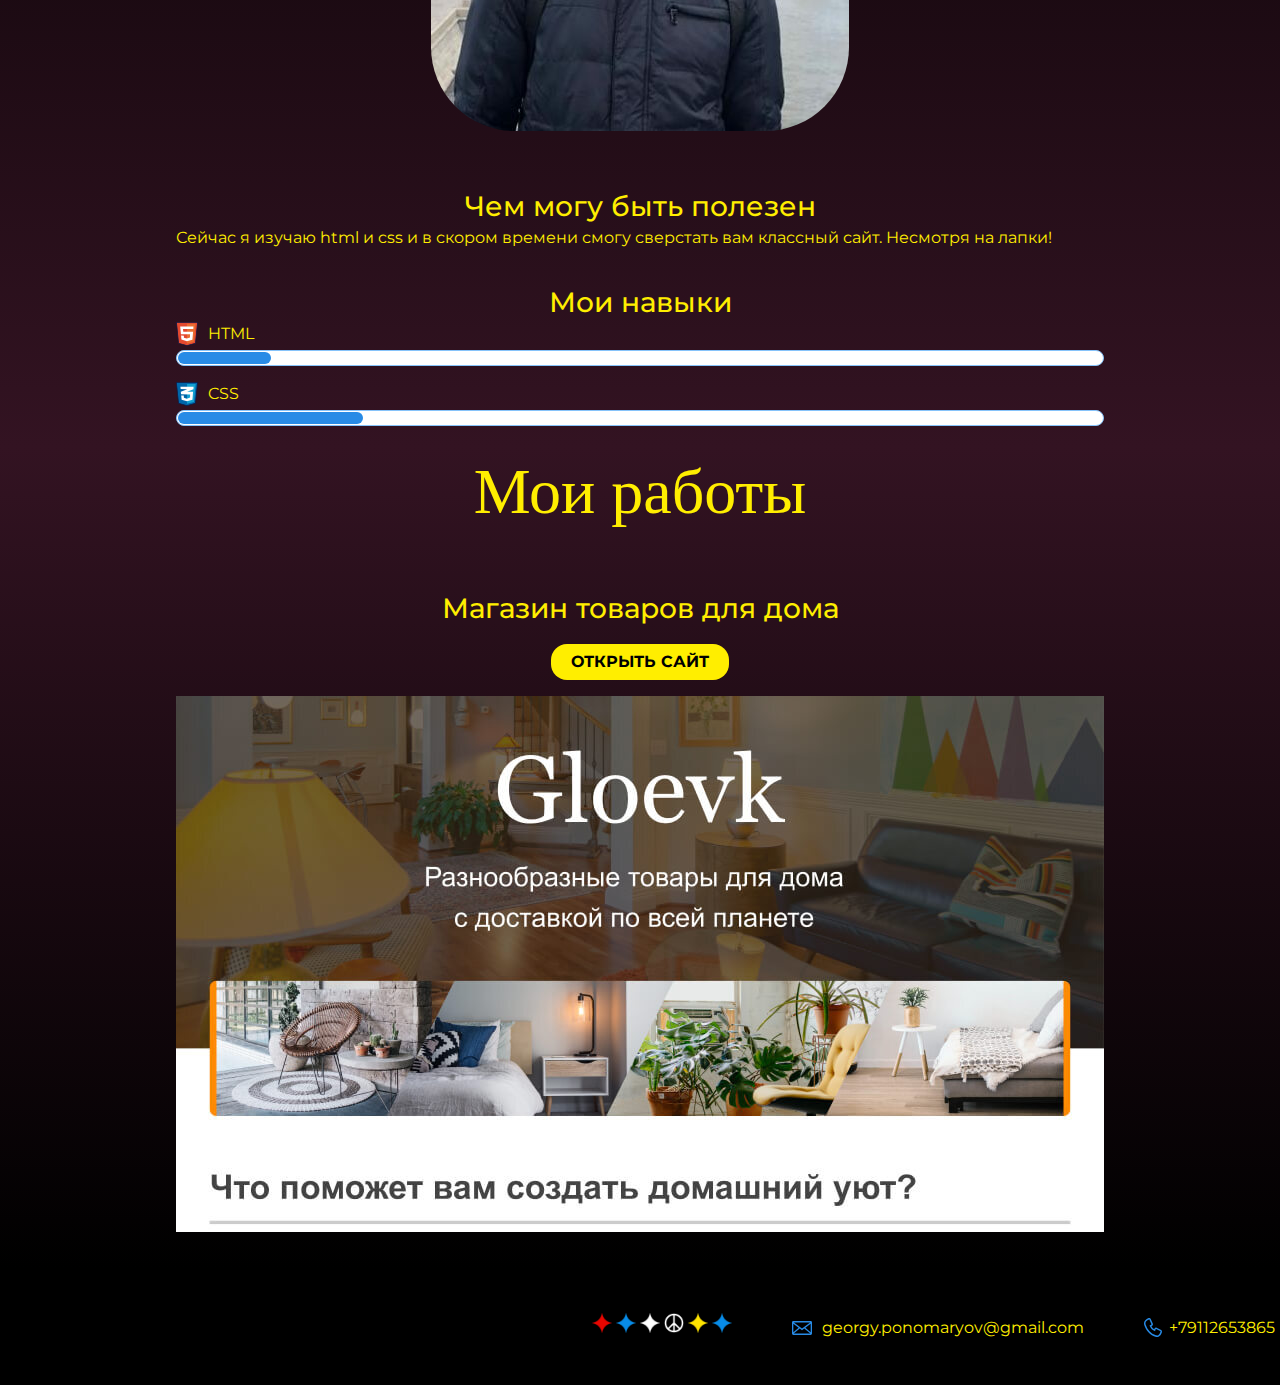
==== commit 177031e9: "footer updated" ====
--- a/index.html
+++ b/index.html
@@ -74,6 +74,12 @@
 
     <footer class="page-footer">
       <div class="container">
+          <img src="img/star_red.png" width="20px">
+          <img src="img/star_blue.png" width="20px">
+          <img src="img/star_white.png" width="20px">
+          <img src="img/peace.png" width="20px">
+          <img src="img/star_yellow.png" width="20px">
+          <img src="img/star_blue.png" width="20px">
           <a class="header-email" href="mailto:georgy.ponomaryov@gmail.com">georgy.ponomaryov@gmail.com</a>
           <a class="header-phone" href="tel:+79112653865">+79112653865</a>
       </div>
